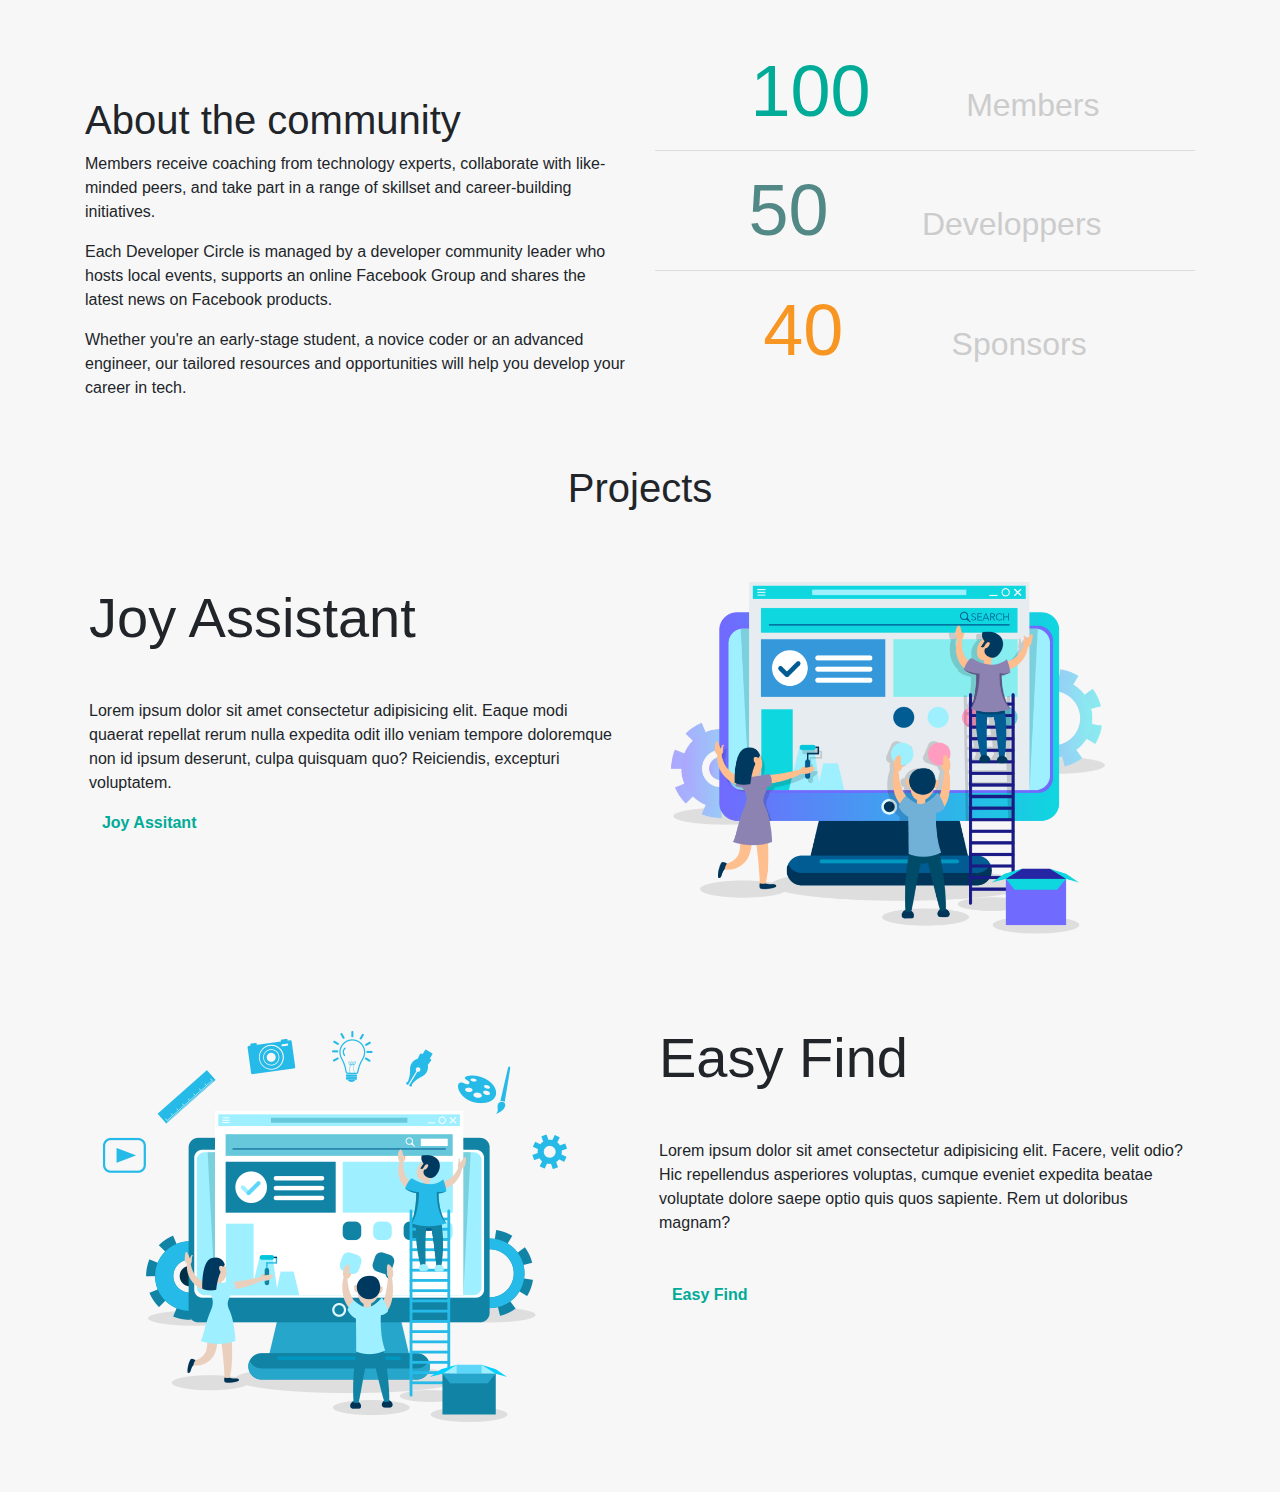
==== about.html @ 6af817a9 "initial commit" ====
<!DOCTYPE html>
<html lang="en">
  <head>
    <meta charset="UTF-8" />
    <meta name="viewport" content="width=device-width, initial-scale=1.0" />
    <title>About Us</title>
    <link rel="stylesheet" href="./bootstrap.min.css" />
    <link rel="stylesheet" href="/styles.css" />
    <link rel="stylesheet" href="/fontawesome-all.min.css" />
    <script src="script.js" defer></script>
    <script src="/main.js" defer></script>
  </head>
  <body>
    <div class="container mt-5">
      <!-- about the community section -->
      <div class="row">
        <section class="col-md-6 my-5">
          <h1>About the community</h1>
          <p>
            Members receive coaching from technology experts, collaborate with
            like-minded peers, and take part in a range of skillset and
            career-building initiatives.
          </p>
          <p>
            Each Developer Circle is managed by a developer community leader who
            hosts local events, supports an online Facebook Group and shares the
            latest news on Facebook products.
          </p>
          <p>
            Whether you're an early-stage student, a novice coder or an advanced
            engineer, our tailored resources and opportunities will help you
            develop your career in tech.
          </p>
        </section>
        <section class="counters col-md-6">
          <div>
            <div class="d-flex align-items-baseline">
              <!-- <i class="fas fa-university"></i> -->
              <div class="counter display-3 first" data-target="100">0</div>
              <h2>Members</h2>
            </div>
            <hr />
            <div class="d-flex align-items-baseline">
              <!-- <i class="fas fa-fist-raised"></i> -->
              <div class="counter display-3 second" data-target="50">0</div>
              <h2>Developpers</h2>
            </div>
            <hr />
            <div class="d-flex align-items-baseline">
              <!-- <i class="fas fa-laptop-code"></i> -->
              <div class="counter display-3 third" data-target="40">0</div>
              <h2>Sponsors</h2>
            </div>
          </div>
        </section>
      </div>
      <!-- Projects page -->

      <h1 class="text-center project mb-5">Projects</h1>
      <div class="row fixed-height my-5">
        <section class="col-md-6 mt-4">
          <h2 class="mb-5 px-1 display-4">Joy Assistant</h2>
          <p class="px-1">
            Lorem ipsum dolor sit amet consectetur adipisicing elit. Eaque modi
            quaerat repellat rerum nulla expedita odit illo veniam tempore
            doloremque non id ipsum deserunt, culpa quisquam quo? Reiciendis,
            excepturi voluptatem.
          </p>
          <i class="fas fa-facebook"></i>
          <a href="#" class="font-weight-bold">Joy Assitant</a>
        </section>
        <section class="col-md-6">
          <figure>
            <img
              src="/assets/145-1451605_website-design-development-website-development-vector-png-transparent.png"
              class="img-fluid"
              style="height: 25rem;"
            />
          </figure>
        </section>
        <section class="col-md-6">
          <figure>
            <img
              src="/assets/vector.png"
              class="img-fluid"
            />
          </figure>
        </section>
        <section class="col-md-6">
          <h2 class="mb-5 px-1 display-4 mt-5">Easy Find</h2>
          <p class="px-1 mb-5">
            Lorem ipsum dolor sit amet consectetur adipisicing elit. Facere,
            velit odio? Hic repellendus asperiores voluptas, cumque eveniet
            expedita beatae voluptate dolore saepe optio quis quos sapiente. Rem
            ut doloribus magnam?
          </p>
           <i class="fas fa-facebook"></i>
           <a href="#" class="font-weight-bold">Easy Find</a>
        </section>
      </div>
    </div>
  </body>
</html>
---- styles.css ----
body{
   background-color: #f7f7f7;
}
/* about community section */
.counters .d-flex.align-items-baseline{
   margin-right: 0;
   /* color: #00ab9f; */
   justify-content: space-evenly;
}
.counters .d-flex.align-items-baseline h2{
   color: #ccc;
}
.first,.fourth{
   color: #00ab97
}
.second{
   color: #528986;
}
.third{
   color: #f89623;
}
/* projects page */
.row.fixed-height{
   height: 20vh;
}
a{
   color: #00ab97;
}
a:hover{
   color: #f89623;
}
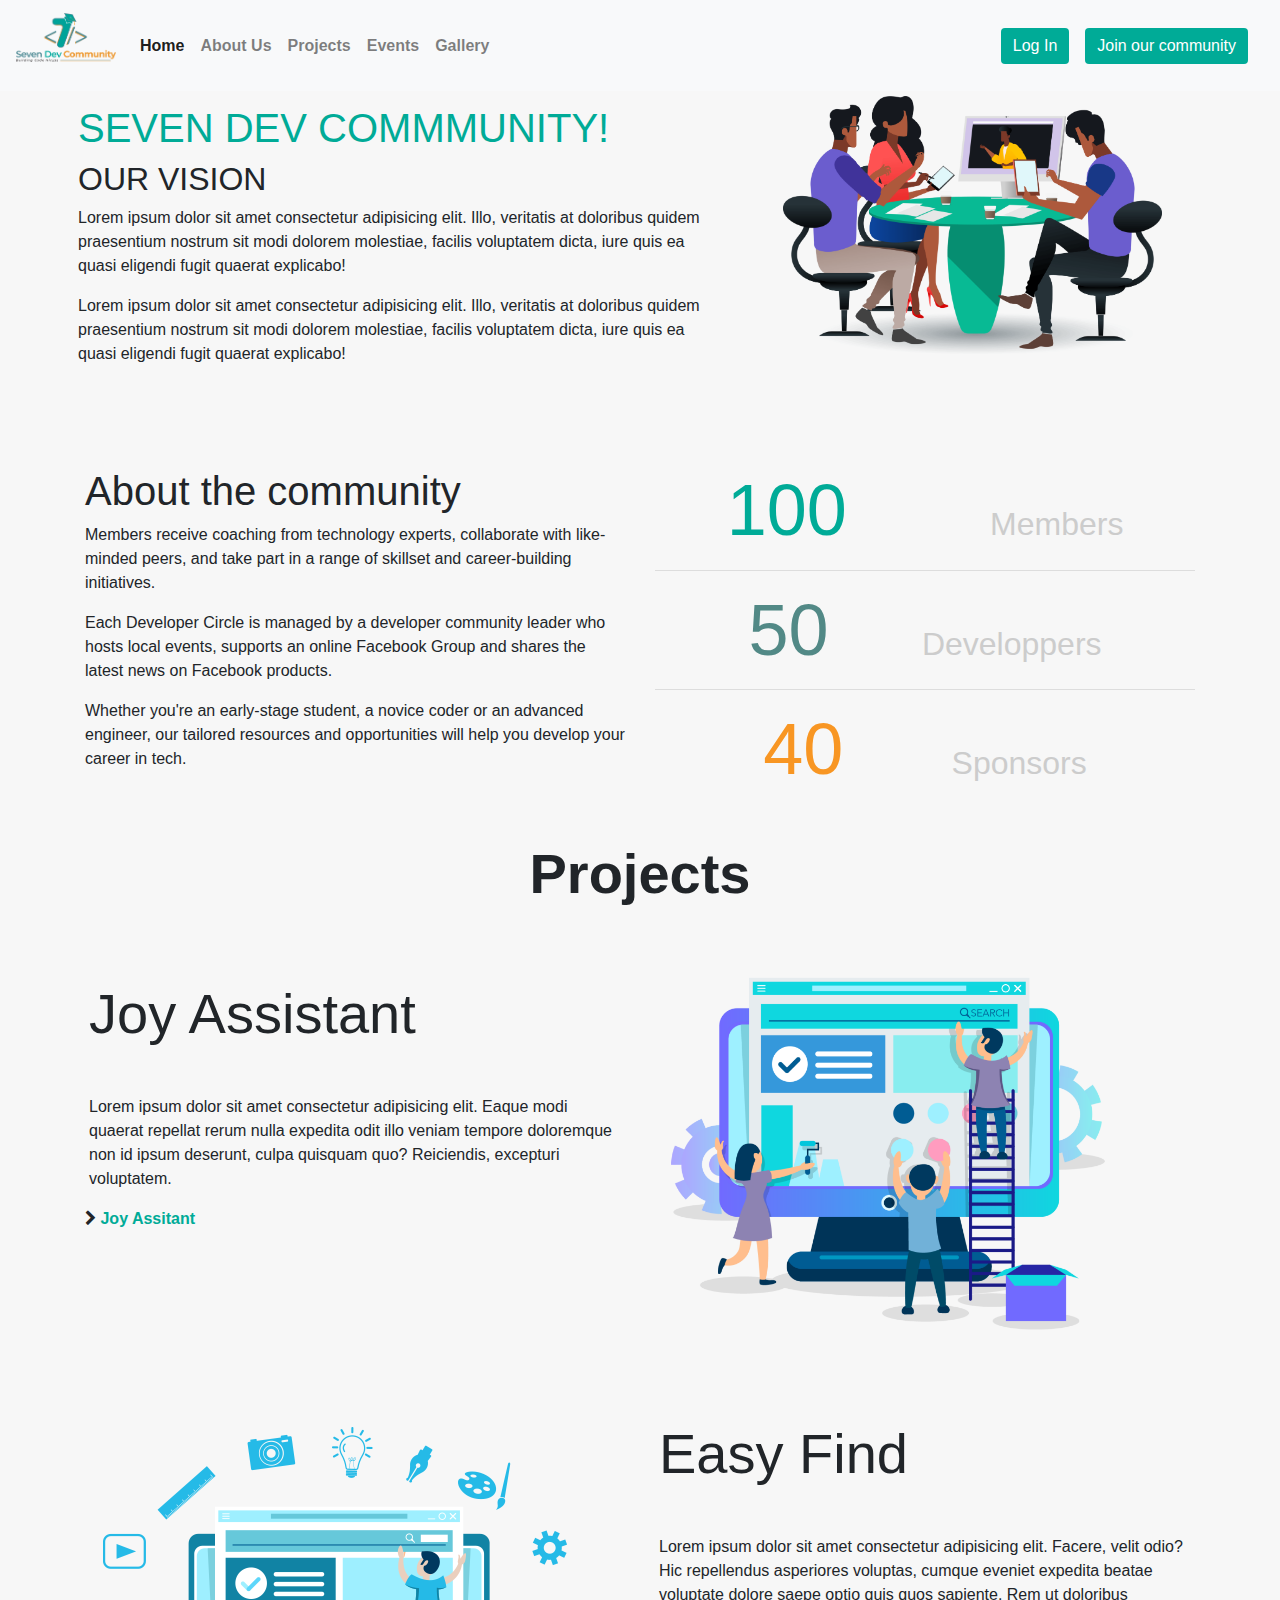
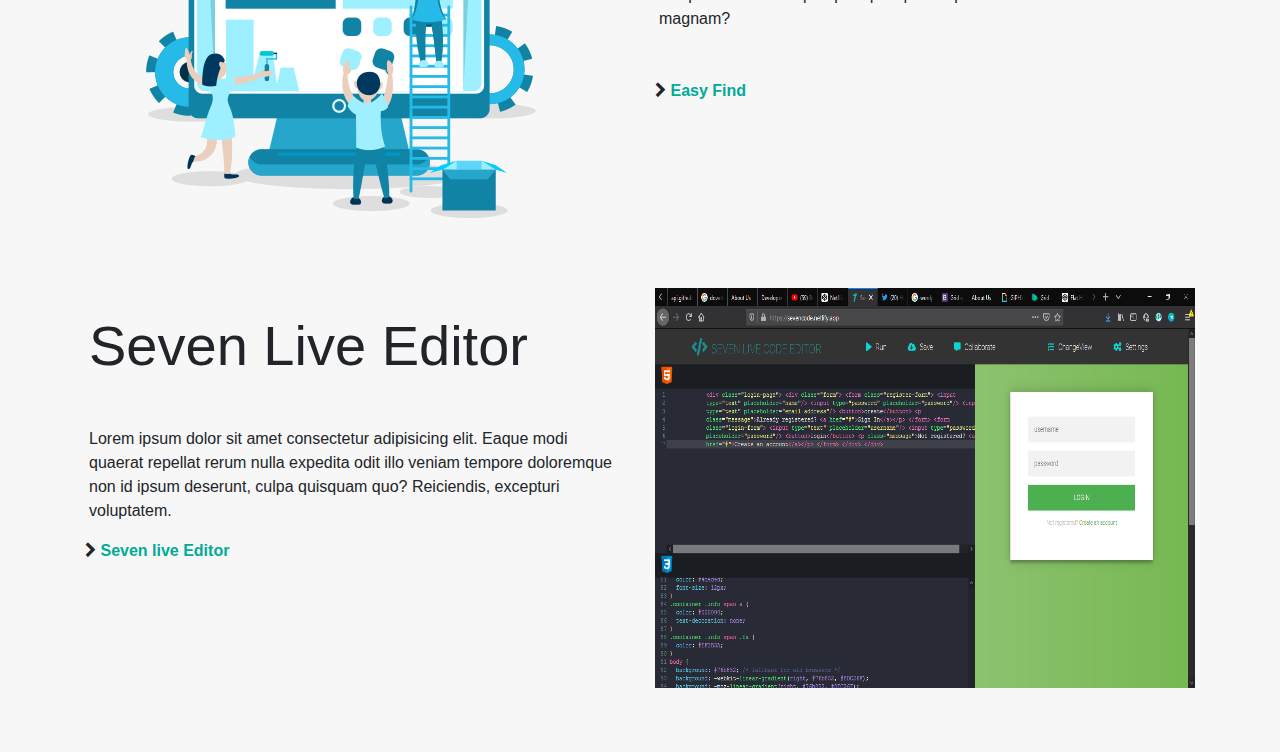
==== commit 8651979e: "finished site" ====
--- a/about.html
+++ b/about.html
@@ -4,18 +4,116 @@
     <meta charset="UTF-8" />
     <meta name="viewport" content="width=device-width, initial-scale=1.0" />
     <title>About Us</title>
-    <link rel="stylesheet" href="./bootstrap.min.css" />
+    <link rel="stylesheet" href="./bootstrap.css" />
     <link rel="stylesheet" href="/styles.css" />
-    <link rel="stylesheet" href="/fontawesome-all.min.css" />
+    <link
+      rel="stylesheet"
+      href="https://stackpath.bootstrapcdn.com/font-awesome/4.7.0/css/font-awesome.min.css"
+    />
+    <link
+      rel="stylesheet"
+      href="https://cdnjs.cloudflare.com/ajax/libs/animate.css/4.0.0/animate.min.css"
+    />
     <script src="script.js" defer></script>
-    <script src="/main.js" defer></script>
+    <!-- <script src="/main.js" defer></script> -->
   </head>
   <body>
+    <header class="container-fluid">
+      <nav class="navbar navbar-expand-lg navbar-light bg-light fixed-top mb-5">
+        <figure>
+          <img
+            class="navbar-brand"
+            src="/Seven-dev/assets/images/Seven Dev Community logo@2x.png"
+            style="width: 100px;"
+          />
+        </figure>
+        <button
+          class="navbar-toggler"
+          type="button"
+          data-toggle="collapse"
+          data-target="#navbarTogglerDemo02"
+          aria-controls="navbarTogglerDemo02"
+          aria-expanded="false"
+          aria-label="Toggle navigation"
+        >
+          <span class="navbar-toggler-icon"></span>
+        </button>
+
+        <div class="collapse navbar-collapse" id="navbarSupportedContent">
+          <ul class="navbar-nav mr-auto">
+            <li class="nav-item active">
+              <a class="nav-link" href="#"
+                >Home <span class="sr-only">(current)</span></a
+              >
+            </li>
+            <li class="nav-item">
+              <a class="nav-link" href="#about_us">About Us</a>
+            </li>
+            <li class="nav-item">
+              <a class="nav-link" href="#projects">Projects</a>
+            </li>
+            <li class="nav-item">
+              <a class="nav-link" href="#">Events</a>
+            </li>
+            <li class="nav-item">
+              <a class="nav-link" href="#">Gallery</a>
+            </li>
+          </ul>
+          <form class="form-inline my-2 my-lg-0">
+            <a
+              class="btn btn-outline-success my-2 my-sm-0"
+              type="submit"
+              href="/Seven-dev/slider-sign-up/sign-up.html"
+            >
+              Log In
+            </a>
+            <a
+              class="btn btn-outline-success my-2 my-sm-0"
+              type="submit"
+              href="/Seven-dev/slider-sign-up/sign-up.html"
+            >
+              Join our community
+            </a>
+          </form>
+        </div>
+      </nav>
+    </header>
     <div class="container mt-5">
+      <!-- intro section -->
+      <div class="row mt-5">
+        <section class="col-md-7 mt-5 p-2">
+          <h1>
+            <span id="dev-title"
+              ><id id="first">SEVEN</id><span id="second"> DEV</span>
+              <span id="last">COMMMUNITY!</span></span
+            >
+          </h1>
+          <h2 id="last">OUR VISION</h2>
+          <p>
+            Lorem ipsum dolor sit amet consectetur adipisicing elit. Illo,
+            veritatis at doloribus quidem praesentium nostrum sit modi dolorem
+            molestiae, facilis voluptatem dicta, iure quis ea quasi eligendi
+            fugit quaerat explicabo!
+          </p>
+          <p>
+            Lorem ipsum dolor sit amet consectetur adipisicing elit. Illo,
+            veritatis at doloribus quidem praesentium nostrum sit modi dolorem
+            molestiae, facilis voluptatem dicta, iure quis ea quasi eligendi
+            fugit quaerat explicabo!
+          </p>
+        </section>
+        <section class="col-md-5 p-5">
+          <figure>
+            <img src="/Seven-dev/assets/images/a.png" style="width: 100%;" />
+          </figure>
+        </section>
+      </div>
       <!-- about the community section -->
       <div class="row">
-        <section class="col-md-6 my-5">
-          <h1>About the community</h1>
+        <section class="col-md-6 my-5" id="about_us">
+          <h1 class="animate__animated animate__bounceIn">
+            About the community
+          </h1>
           <p>
             Members receive coaching from technology experts, collaborate with
             like-minded peers, and take part in a range of skillset and
@@ -32,9 +130,9 @@
             develop your career in tech.
           </p>
         </section>
-        <section class="counters col-md-6">
+        <section class="counters col-md-6 my-5">
           <div>
-            <div class="d-flex align-items-baseline">
+            <div class="d-flex align-items-baseline justify-content-around">
               <!-- <i class="fas fa-university"></i> -->
               <div class="counter display-3 first" data-target="100">0</div>
               <h2>Members</h2>
@@ -56,9 +154,14 @@
       </div>
       <!-- Projects page -->
 
-      <h1 class="text-center project mb-5">Projects</h1>
+      <h1
+        class="text-center project mb-5 display-4 font-weight-bold"
+        id="projects"
+      >
+        Projects
+      </h1>
       <div class="row fixed-height my-5">
-        <section class="col-md-6 mt-4">
+        <section class="col-md-6 mt-4 animate__animated animate__fadeInLeft">
           <h2 class="mb-5 px-1 display-4">Joy Assistant</h2>
           <p class="px-1">
             Lorem ipsum dolor sit amet consectetur adipisicing elit. Eaque modi
@@ -66,10 +169,11 @@
             doloremque non id ipsum deserunt, culpa quisquam quo? Reiciendis,
             excepturi voluptatem.
           </p>
-          <i class="fas fa-facebook"></i>
+          <i class="fa fa-chevron-right" aria-hidden="true"></i>
+
           <a href="#" class="font-weight-bold">Joy Assitant</a>
         </section>
-        <section class="col-md-6">
+        <section class="col-md-6 animate__animated animate__fadeInRight">
           <figure>
             <img
               src="/assets/145-1451605_website-design-development-website-development-vector-png-transparent.png"
@@ -78,26 +182,56 @@
             />
           </figure>
         </section>
+        <!-- </div>
+      <div class="row my-5"> -->
         <section class="col-md-6">
           <figure>
             <img
               src="/assets/vector.png"
-              class="img-fluid"
+              class="img-fluid animate__animated animate__fadeInLeft"
             />
           </figure>
         </section>
         <section class="col-md-6">
           <h2 class="mb-5 px-1 display-4 mt-5">Easy Find</h2>
-          <p class="px-1 mb-5">
+          <p class="px-1 mb-5 animate__animated animate__fadeInRight">
             Lorem ipsum dolor sit amet consectetur adipisicing elit. Facere,
             velit odio? Hic repellendus asperiores voluptas, cumque eveniet
             expedita beatae voluptate dolore saepe optio quis quos sapiente. Rem
             ut doloribus magnam?
           </p>
-           <i class="fas fa-facebook"></i>
-           <a href="#" class="font-weight-bold">Easy Find</a>
+          <i class="fa fa-chevron-right" aria-hidden="true"></i>
+
+          <a href="#" class="font-weight-bold">Easy Find</a>
+        </section>
+
+        <section class="col-md-6 mt-4 animate__animated animate__fadeInLeft">
+          <h2 class="mb-5 px-1 display-4">Seven Live Editor</h2>
+          <p class="px-1">
+            Lorem ipsum dolor sit amet consectetur adipisicing elit. Eaque modi
+            quaerat repellat rerum nulla expedita odit illo veniam tempore
+            doloremque non id ipsum deserunt, culpa quisquam quo? Reiciendis,
+            excepturi voluptatem.
+          </p>
+          <i class="fa fa-chevron-right" aria-hidden="true"></i>
+
+          <a href="https://sevencode.netlify.app/" class="font-weight-bold"
+            >Seven live Editor</a
+          >
+        </section>
+        <section class="col-md-6 animate__animated animate__fadeInRight">
+          <figure>
+            <img
+              src="/assets/Seven Live Code Editor - Mozilla Firefox 7_23_2020 1_53_50 PM.png"
+              class="img-fluid"
+              style="height: 25rem;"
+            />
+          </figure>
         </section>
       </div>
     </div>
+    <script src="/popper.js"></script>
+    <script src="/jquery.js"></script>
+    <script src="/bootstrap.js"></script>
   </body>
 </html>
--- a/styles.css
+++ b/styles.css
@@ -1,31 +1,76 @@
+:root{
+   --primary_color: #00ab97;
+   --primary_color_darker: #528986;
+   --orange_color: #f89623;
+}
 body{
    background-color: #f7f7f7;
 }
+/* header section */
+
+.container-fluid .navbar.navbar-expand-lg .nav-link{
+   font-weight: bold;
+}
+.container-fluid .navbar.navbar-expand-lg .nav-link:hover{
+   color: var(--primary_color);
+   border-bottom: 2px solid var(--orange_color);
+   font-weight: bold;
+   transition: 1s;
+   opacity: 0.7;
+}
+.navbar-nav > a{
+   color: var(--orange_color)
+}
+a.btn.btn-outline-success{
+   background-color: var(--primary_color);
+   color: white;
+   margin-right: 1rem;
+   border: none;
+}
+a.btn.btn-outline-success:hover{
+   transition: 0.7s;
+   background-color: var(--orange_color);
+   border: none;
+}
+/* introduction section */
+span#dev-title{
+   color: var(--primary_color)
+}
+
 /* about community section */
 .counters .d-flex.align-items-baseline{
    margin-right: 0;
    /* color: #00ab9f; */
    justify-content: space-evenly;
 }
+
 .counters .d-flex.align-items-baseline h2{
    color: #ccc;
 }
 .first,.fourth{
-   color: #00ab97
+   color: var(--primary_color)
 }
 .second{
-   color: #528986;
+   color: var(--primary_color_darker)
 }
 .third{
-   color: #f89623;
+   color: var(--orange_color);
 }
 /* projects page */
-.row.fixed-height{
-   height: 20vh;
-}
+
 a{
-   color: #00ab97;
+   color: var(--primary_color);
 }
 a:hover{
-   color: #f89623;
+   color: var(--orange_color);
+}
+/* learn new skills */
+div.row.ng-ligt.learn-new-skills{
+   background-color: #fff;
+}
+section.grid-section{
+   display: grid;
+   grid-template-rows: 2;
+   grid-template-columns: auto auto auto;
+   grid-gap: 1rem;
 }